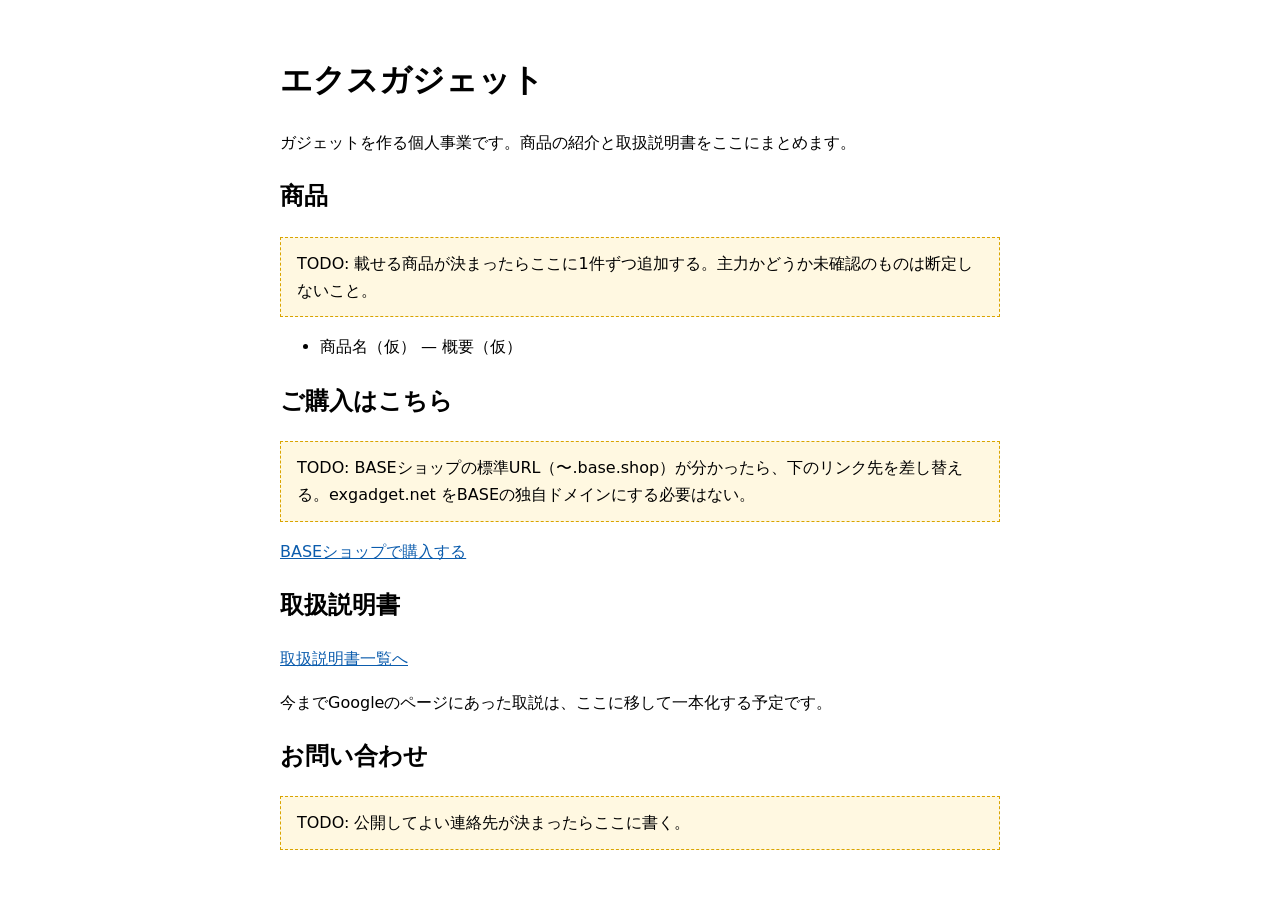
==== index.html @ 36638190 "Add files via upload" ====
<!doctype html>
<html lang="ja">
<head>
<meta charset="utf-8">
<meta name="viewport" content="width=device-width, initial-scale=1">
<title>エクスガジェット | Exgadget</title>
<style>
body{font-family:system-ui,sans-serif;max-width:720px;margin:0 auto;padding:2rem 1rem;line-height:1.7}
a{color:#0b5cad}
.todo{background:#fff8e1;border:1px dashed #d9a400;padding:.75rem 1rem}
</style>
</head>
<body>
<h1>エクスガジェット</h1>
<p>ガジェットを作る個人事業です。商品の紹介と取扱説明書をここにまとめます。</p>

<h2>商品</h2>
<p class="todo">TODO: 載せる商品が決まったらここに1件ずつ追加する。主力かどうか未確認のものは断定しないこと。</p>
<ul>
  <li>商品名（仮） — 概要（仮）</li>
</ul>

<h2>ご購入はこちら</h2>
<p class="todo">TODO: BASEショップの標準URL（〜.base.shop）が分かったら、下のリンク先を差し替える。exgadget.net をBASEの独自ドメインにする必要はない。</p>
<p><a href="https://example.base.shop">BASEショップで購入する</a></p>

<h2>取扱説明書</h2>
<p><a href="manuals/">取扱説明書一覧へ</a></p>
<p>今までGoogleのページにあった取説は、ここに移して一本化する予定です。</p>

<h2>お問い合わせ</h2>
<p class="todo">TODO: 公開してよい連絡先が決まったらここに書く。</p>
</body>
</html>
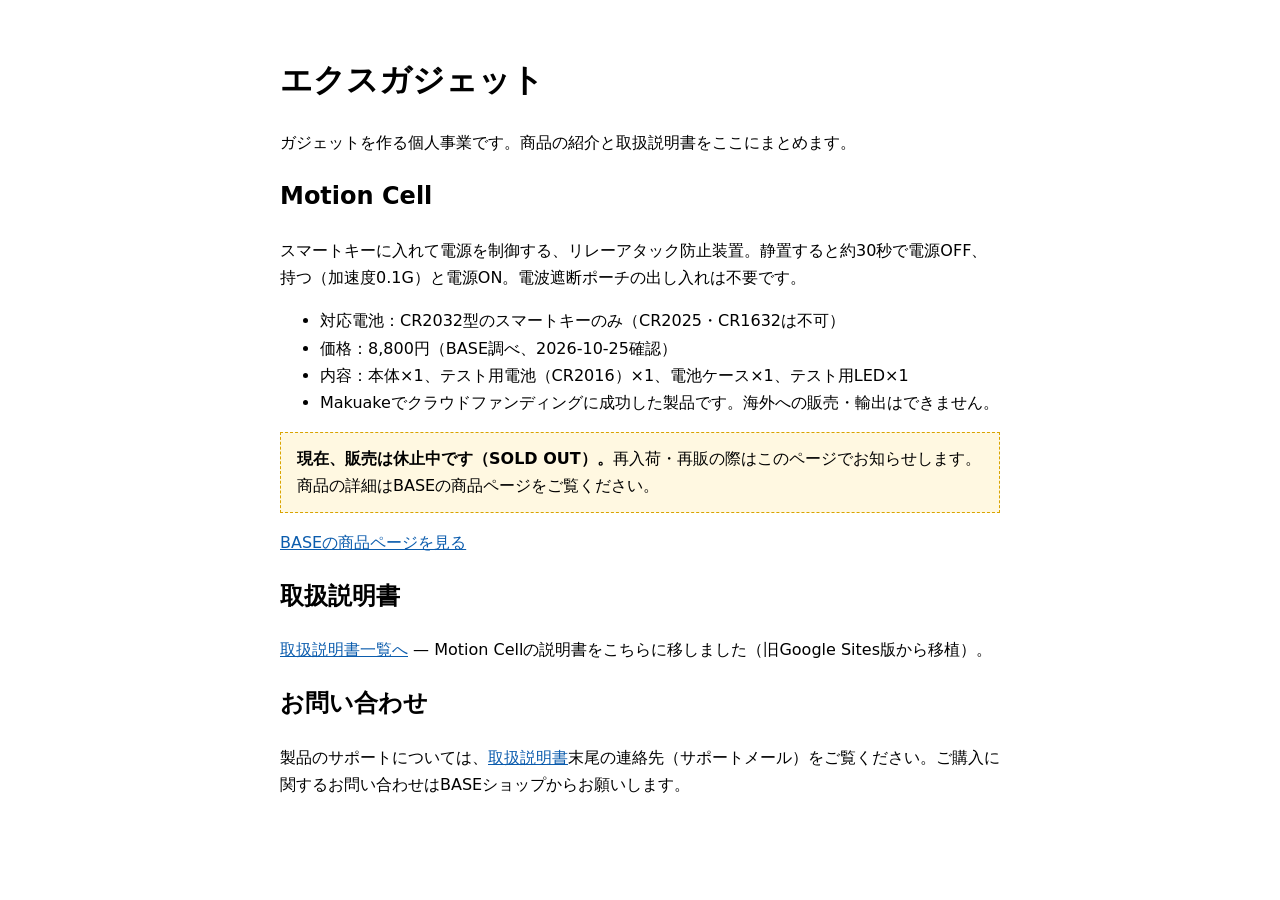
==== commit 1a9e9f0f: "Add files via upload" ====
--- a/index.html
+++ b/index.html
@@ -4,31 +4,28 @@
 <meta charset="utf-8">
 <meta name="viewport" content="width=device-width, initial-scale=1">
 <title>エクスガジェット | Exgadget</title>
-<style>
-body{font-family:system-ui,sans-serif;max-width:720px;margin:0 auto;padding:2rem 1rem;line-height:1.7}
-a{color:#0b5cad}
-.todo{background:#fff8e1;border:1px dashed #d9a400;padding:.75rem 1rem}
-</style>
+<style>body{font-family:system-ui,sans-serif;max-width:720px;margin:0 auto;padding:2rem 1rem;line-height:1.7}a{color:#0b5cad}.note{background:#fff8e1;border:1px dashed #d9a400;padding:.75rem 1rem}</style>
 </head>
 <body>
 <h1>エクスガジェット</h1>
 <p>ガジェットを作る個人事業です。商品の紹介と取扱説明書をここにまとめます。</p>
 
-<h2>商品</h2>
-<p class="todo">TODO: 載せる商品が決まったらここに1件ずつ追加する。主力かどうか未確認のものは断定しないこと。</p>
+<h2>Motion Cell</h2>
+<p>スマートキーに入れて電源を制御する、リレーアタック防止装置。静置すると約30秒で電源OFF、持つ（加速度0.1G）と電源ON。電波遮断ポーチの出し入れは不要です。</p>
 <ul>
-  <li>商品名（仮） — 概要（仮）</li>
+<li>対応電池：CR2032型のスマートキーのみ（CR2025・CR1632は不可）</li>
+<li>価格：8,800円（BASE調べ、2026-10-25確認）</li>
+<li>内容：本体×1、テスト用電池（CR2016）×1、電池ケース×1、テスト用LED×1</li>
+<li>Makuakeでクラウドファンディングに成功した製品です。海外への販売・輸出はできません。</li>
 </ul>
-
-<h2>ご購入はこちら</h2>
-<p class="todo">TODO: BASEショップの標準URL（〜.base.shop）が分かったら、下のリンク先を差し替える。exgadget.net をBASEの独自ドメインにする必要はない。</p>
-<p><a href="https://example.base.shop">BASEショップで購入する</a></p>
+<p class="note"><strong>現在、販売は休止中です（SOLD OUT）。</strong>再入荷・再販の際はこのページでお知らせします。商品の詳細はBASEの商品ページをご覧ください。</p>
+<p><a href="https://exgadjet.base.shop/items/41675367">BASEの商品ページを見る</a></p>
+<!-- 注意：リンク先の exgadjet はBASE登録時のショップID（綴りはそのまま）。exgadget に「修正」するとリンクが壊れる。将来 shop.exgadget.net 経由に切り替える場合はDNS移行時に設定する -->
 
 <h2>取扱説明書</h2>
-<p><a href="manuals/">取扱説明書一覧へ</a></p>
-<p>今までGoogleのページにあった取説は、ここに移して一本化する予定です。</p>
+<p><a href="manuals/">取扱説明書一覧へ</a> — Motion Cellの説明書をこちらに移しました（旧Google Sites版から移植）。</p>
 
 <h2>お問い合わせ</h2>
-<p class="todo">TODO: 公開してよい連絡先が決まったらここに書く。</p>
+<p>製品のサポートについては、<a href="manuals/motion-cell.html">取扱説明書</a>末尾の連絡先（サポートメール）をご覧ください。ご購入に関するお問い合わせはBASEショップからお願いします。</p>
 </body>
 </html>
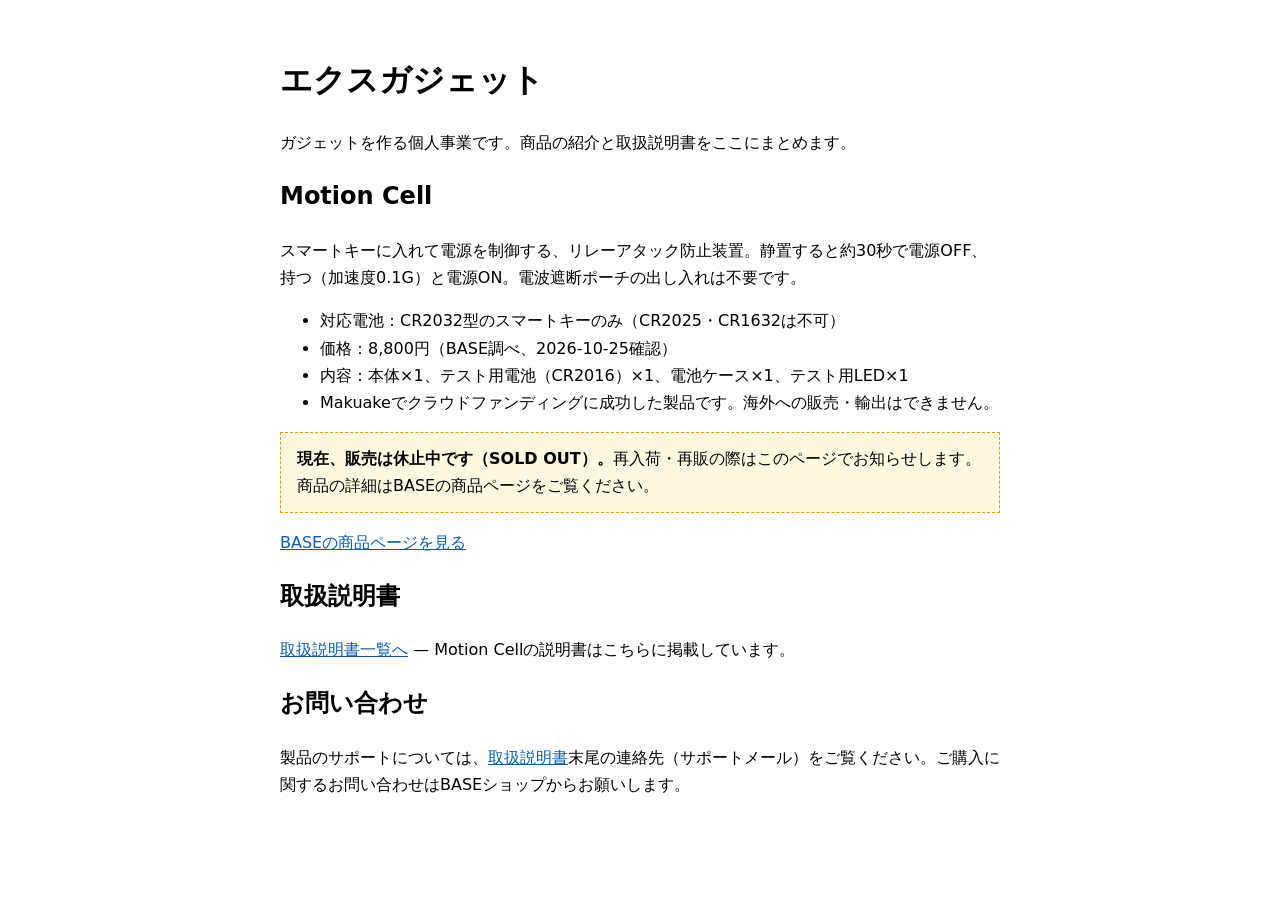
==== commit 8749e2a2: "Add files via upload" ====
--- a/index.html
+++ b/index.html
@@ -23,7 +23,7 @@
 <!-- 注意：リンク先の exgadjet はBASE登録時のショップID（綴りはそのまま）。exgadget に「修正」するとリンクが壊れる。将来 shop.exgadget.net 経由に切り替える場合はDNS移行時に設定する -->
 
 <h2>取扱説明書</h2>
-<p><a href="manuals/">取扱説明書一覧へ</a> — Motion Cellの説明書をこちらに移しました（旧Google Sites版から移植）。</p>
+<p><a href="manuals/">取扱説明書一覧へ</a> — Motion Cellの説明書はこちらに掲載しています。</p>
 
 <h2>お問い合わせ</h2>
 <p>製品のサポートについては、<a href="manuals/motion-cell.html">取扱説明書</a>末尾の連絡先（サポートメール）をご覧ください。ご購入に関するお問い合わせはBASEショップからお願いします。</p>
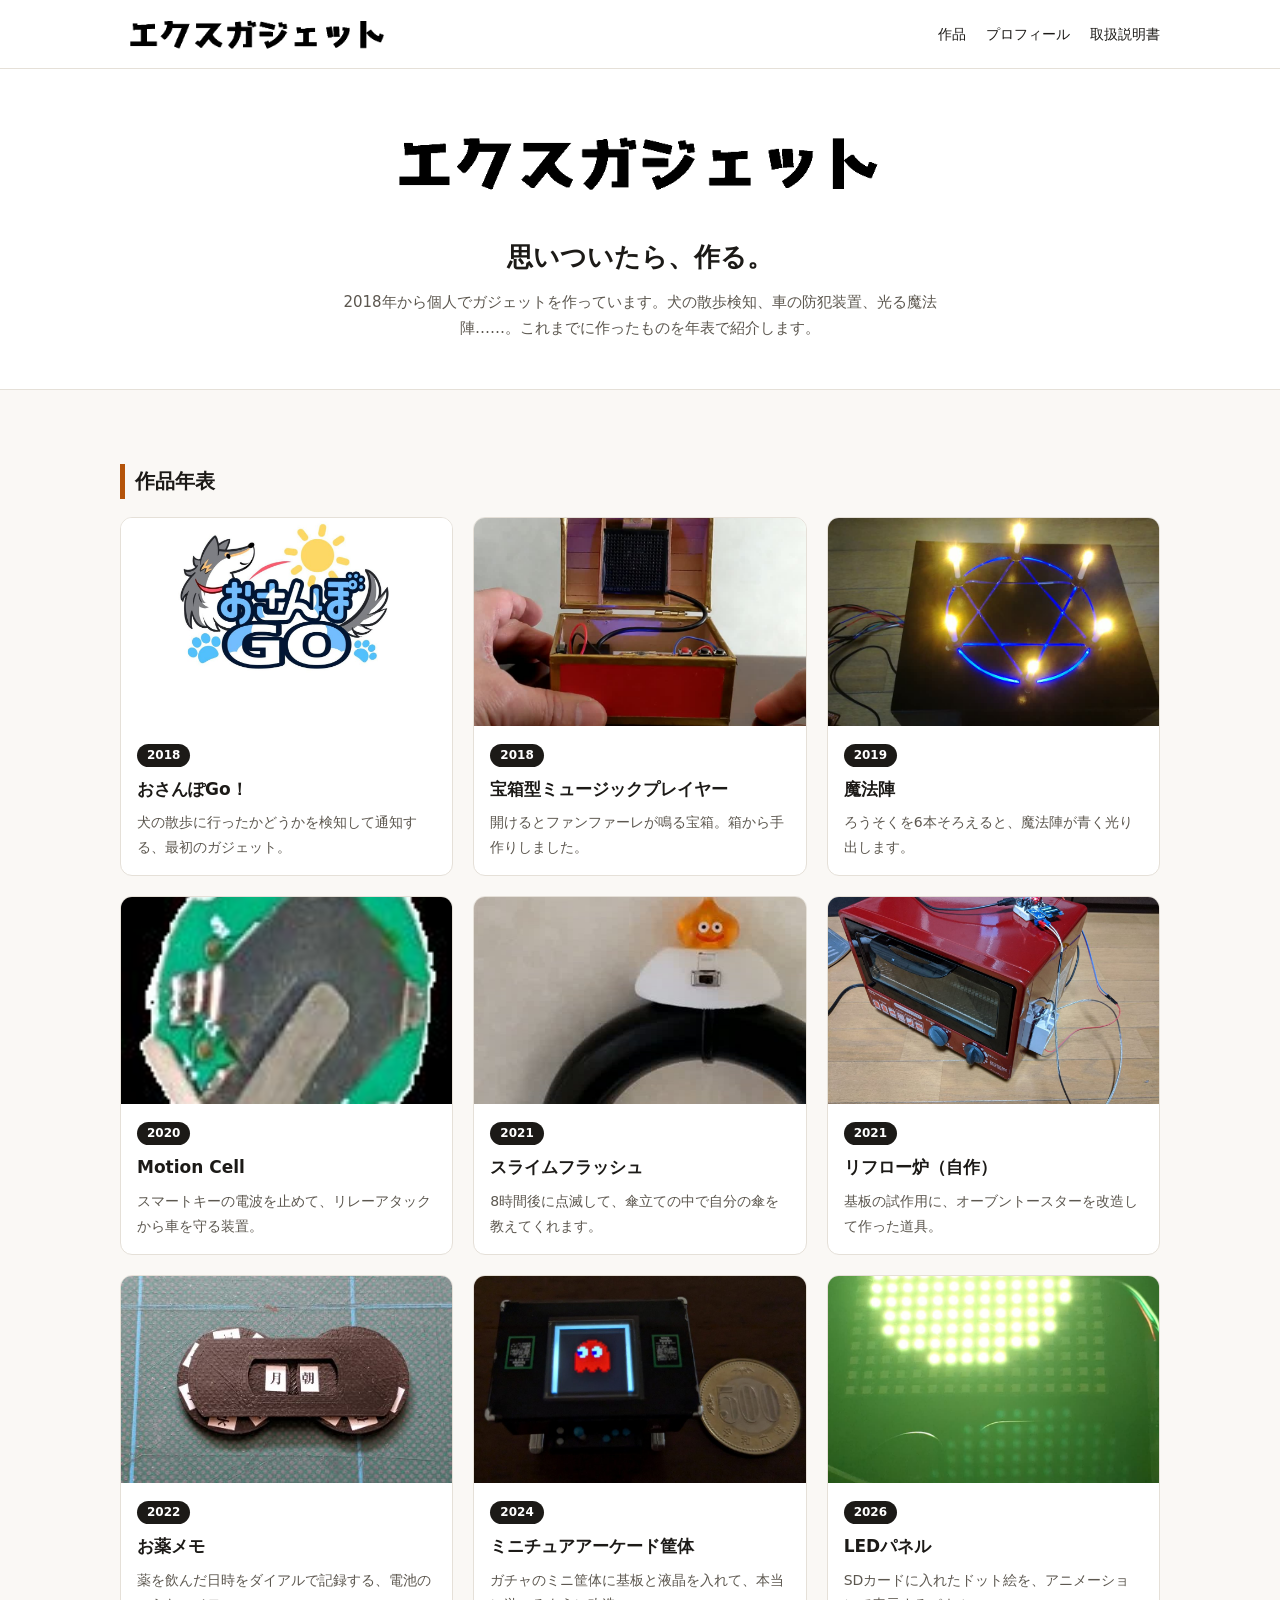
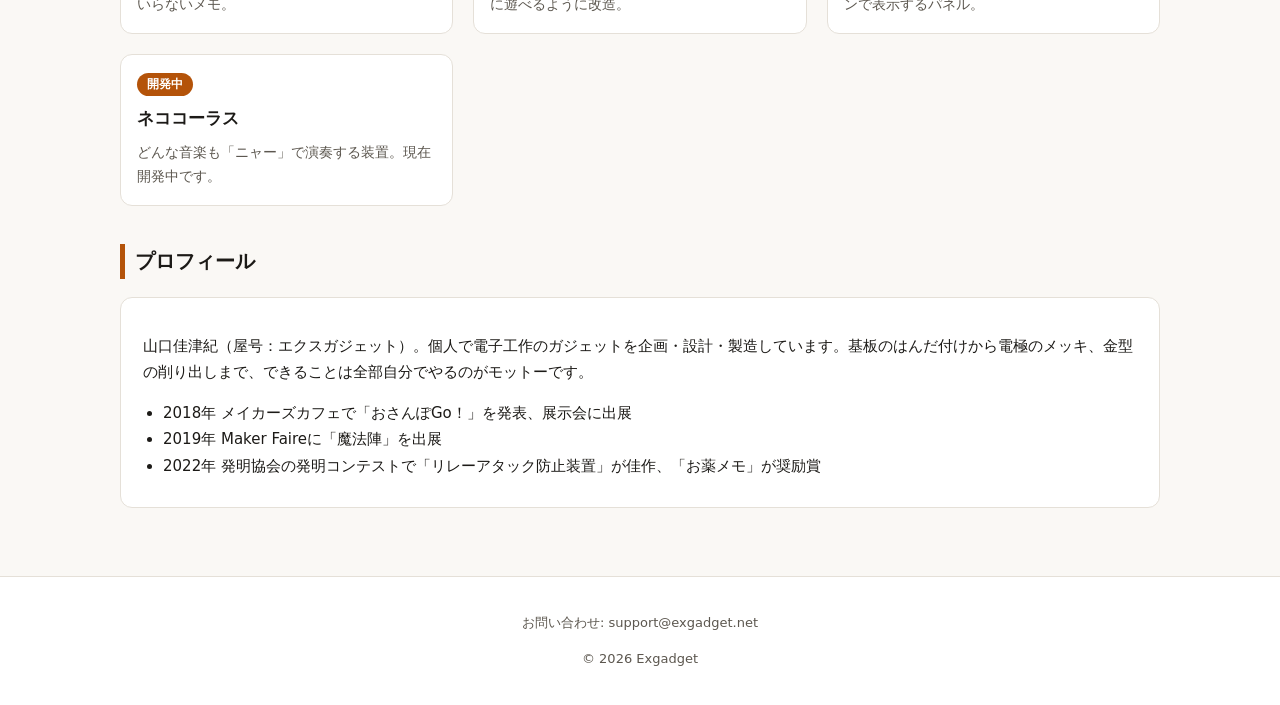
==== commit fb76e498: "Add files via upload" ====
--- a/index.html
+++ b/index.html
@@ -1,31 +1,78 @@
-<!doctype html>
+<!DOCTYPE html>
 <html lang="ja">
 <head>
 <meta charset="utf-8">
 <meta name="viewport" content="width=device-width, initial-scale=1">
-<title>エクスガジェット | Exgadget</title>
-<style>body{font-family:system-ui,sans-serif;max-width:720px;margin:0 auto;padding:2rem 1rem;line-height:1.7}a{color:#0b5cad}.note{background:#fff8e1;border:1px dashed #d9a400;padding:.75rem 1rem}</style>
+<title>エクスガジェット | エクスガジェット</title>
+<link rel="stylesheet" href="style.css">
 </head>
 <body>
-<h1>エクスガジェット</h1>
-<p>ガジェットを作る個人事業です。商品の紹介と取扱説明書をここにまとめます。</p>
+<header class="site"><div class="wrap">
+<a href="index.html"><img src="assets/img/logo.png" alt="エクスガジェット"></a>
+<nav><a href="index.html#works">作品</a><a href="index.html#profile">プロフィール</a><a href="manuals/index.html">取扱説明書</a></nav>
+</div></header>
 
-<h2>Motion Cell</h2>
-<p>スマートキーに入れて電源を制御する、リレーアタック防止装置。静置すると約30秒で電源OFF、持つ（加速度0.1G）と電源ON。電波遮断ポーチの出し入れは不要です。</p>
+<div class="hero">
+<img src="assets/img/logo.png" alt="エクスガジェット">
+<p class="tag">思いついたら、作る。</p>
+<p class="lead">2018年から個人でガジェットを作っています。犬の散歩検知、車の防犯装置、光る魔法陣……。これまでに作ったものを年表で紹介します。</p>
+</div>
+<main>
+<h2 class="sec" id="works">作品年表</h2>
+<div class="grid">
+<div class="card">
+<a href="works/osanpo-go.html"><img src="assets/img/osanpo-logo.jpg" alt="おさんぽGo！"></a>
+<div class="body"><span class="year">2018</span>
+<h3><a href="works/osanpo-go.html">おさんぽGo！</a></h3><p>犬の散歩に行ったかどうかを検知して通知する、最初のガジェット。</p></div></div>
+<div class="card">
+<a href="works/takarabako.html"><img src="assets/img/chest-b.jpg" alt="宝箱型ミュージックプレイヤー"></a>
+<div class="body"><span class="year">2018</span>
+<h3><a href="works/takarabako.html">宝箱型ミュージックプレイヤー</a></h3><p>開けるとファンファーレが鳴る宝箱。箱から手作りしました。</p></div></div>
+<div class="card">
+<a href="works/mahojin.html"><img src="assets/img/mahojin-a.jpg" alt="魔法陣"></a>
+<div class="body"><span class="year">2019</span>
+<h3><a href="works/mahojin.html">魔法陣</a></h3><p>ろうそくを6本そろえると、魔法陣が青く光り出します。</p></div></div>
+<div class="card">
+<a href="works/motion-cell.html"><img src="assets/img/hatsumei-9.jpg" alt="Motion Cell"></a>
+<div class="body"><span class="year">2020</span>
+<h3><a href="works/motion-cell.html">Motion Cell</a></h3><p>スマートキーの電波を止めて、リレーアタックから車を守る装置。</p></div></div>
+<div class="card">
+<a href="works/slime-flash.html"><img src="assets/img/slime-card.jpg" alt="スライムフラッシュ"></a>
+<div class="body"><span class="year">2021</span>
+<h3><a href="works/slime-flash.html">スライムフラッシュ</a></h3><p>8時間後に点滅して、傘立ての中で自分の傘を教えてくれます。</p></div></div>
+<div class="card">
+<a href="works/reflow.html"><img src="assets/img/reflow-6a.jpg" alt="リフロー炉（自作）"></a>
+<div class="body"><span class="year">2021</span>
+<h3><a href="works/reflow.html">リフロー炉（自作）</a></h3><p>基板の試作用に、オーブントースターを改造して作った道具。</p></div></div>
+<div class="card">
+<a href="works/okusuri-memo.html"><img src="assets/img/okusuri-2.jpg" alt="お薬メモ"></a>
+<div class="body"><span class="year">2022</span>
+<h3><a href="works/okusuri-memo.html">お薬メモ</a></h3><p>薬を飲んだ日時をダイアルで記録する、電池のいらないメモ。</p></div></div>
+<div class="card">
+<a href="works/arcade.html"><img src="assets/img/arcade-build-6.jpg" alt="ミニチュアアーケード筐体"></a>
+<div class="body"><span class="year">2024</span>
+<h3><a href="works/arcade.html">ミニチュアアーケード筐体</a></h3><p>ガチャのミニ筐体に基板と液晶を入れて、本当に遊べるように改造。</p></div></div>
+<div class="card">
+<a href="works/led-panel.html"><img src="assets/img/led-a.jpg" alt="LEDパネル"></a>
+<div class="body"><span class="year">2026</span>
+<h3><a href="works/led-panel.html">LEDパネル</a></h3><p>SDカードに入れたドット絵を、アニメーションで表示するパネル。</p></div></div>
+<div class="card"><div class="body"><span class="year dev">開発中</span>
+<h3>ネココーラス</h3><p>どんな音楽も「ニャー」で演奏する装置。現在開発中です。</p></div></div>
+</div>
+<h2 class="sec" id="profile">プロフィール</h2>
+<div class="profile">
+<p>山口佳津紀（屋号：エクスガジェット）。個人で電子工作のガジェットを企画・設計・製造しています。基板のはんだ付けから電極のメッキ、金型の削り出しまで、できることは全部自分でやるのがモットーです。</p>
 <ul>
-<li>対応電池：CR2032型のスマートキーのみ（CR2025・CR1632は不可）</li>
-<li>価格：8,800円（BASE調べ、2026-10-25確認）</li>
-<li>内容：本体×1、テスト用電池（CR2016）×1、電池ケース×1、テスト用LED×1</li>
-<li>Makuakeでクラウドファンディングに成功した製品です。海外への販売・輸出はできません。</li>
+<li>2018年 メイカーズカフェで「おさんぽGo！」を発表、展示会に出展</li>
+<li>2019年 Maker Faireに「魔法陣」を出展</li>
+<li>2022年 発明協会の発明コンテストで「リレーアタック防止装置」が佳作、「お薬メモ」が奨励賞</li>
 </ul>
-<p class="note"><strong>現在、販売は休止中です（SOLD OUT）。</strong>再入荷・再販の際はこのページでお知らせします。商品の詳細はBASEの商品ページをご覧ください。</p>
-<p><a href="https://exgadjet.base.shop/items/41675367">BASEの商品ページを見る</a></p>
-<!-- 注意：リンク先の exgadjet はBASE登録時のショップID（綴りはそのまま）。exgadget に「修正」するとリンクが壊れる。将来 shop.exgadget.net 経由に切り替える場合はDNS移行時に設定する -->
+</div>
+</main>
 
-<h2>取扱説明書</h2>
-<p><a href="manuals/">取扱説明書一覧へ</a> — Motion Cellの説明書はこちらに掲載しています。</p>
-
-<h2>お問い合わせ</h2>
-<p>製品のサポートについては、<a href="manuals/motion-cell.html">取扱説明書</a>末尾の連絡先（サポートメール）をご覧ください。ご購入に関するお問い合わせはBASEショップからお願いします。</p>
+<footer class="site">
+<p>お問い合わせ: support@exgadget.net</p>
+<p>© 2026 Exgadget</p>
+</footer>
 </body>
 </html>
--- a/style.css
+++ b/style.css
@@ -0,0 +1,46 @@
+:root{--ink:#1c1a17;--sub:#5c574f;--line:#e5e0d8;--bg:#faf8f5;--card:#fff;--accent:#1d4ed8;--gold:#b45309}
+*{box-sizing:border-box}
+body{margin:0;font-family:"Hiragino Kaku Gothic ProN","Hiragino Sans","Noto Sans JP",system-ui,sans-serif;color:var(--ink);background:var(--bg);line-height:1.75}
+a{color:var(--accent);text-decoration:none}
+a:hover{text-decoration:underline}
+header.site{background:#fff;border-bottom:1px solid var(--line)}
+header.site .wrap{max-width:1080px;margin:0 auto;padding:14px 20px;display:flex;align-items:center;gap:18px}
+header.site img{height:40px;width:auto;display:block}
+header.site nav{margin-left:auto;display:flex;gap:20px;font-size:14px}
+header.site nav a{color:var(--ink)}
+.hero{background:#fff;border-bottom:1px solid var(--line);text-align:center;padding:56px 20px 48px}
+.hero img{width:min(520px,80vw);height:auto}
+.hero p.tag{font-size:clamp(18px,3vw,26px);font-weight:700;margin:26px 0 8px}
+.hero p.lead{color:var(--sub);max-width:640px;margin:0 auto;font-size:15px}
+main{max-width:1080px;margin:0 auto;padding:36px 20px 20px}
+h2.sec{font-size:20px;border-left:5px solid var(--gold);padding-left:10px;margin:38px 0 18px}
+.grid{display:grid;grid-template-columns:repeat(auto-fill,minmax(300px,1fr));gap:20px}
+.card{background:var(--card);border:1px solid var(--line);border-radius:12px;overflow:hidden;display:flex;flex-direction:column}
+.card img{width:100%;aspect-ratio:16/10;object-fit:cover;display:block}
+.card .body{padding:14px 16px 16px}
+.card .year{display:inline-block;background:var(--ink);color:#fff;font-size:12px;font-weight:700;border-radius:999px;padding:1px 10px;margin-bottom:8px}
+.card .year.dev{background:var(--gold)}
+.card h3{margin:0 0 6px;font-size:17px}
+.card h3 a{color:var(--ink)}
+.card p{margin:0;color:var(--sub);font-size:14px}
+.profile{background:#fff;border:1px solid var(--line);border-radius:12px;padding:20px 22px;font-size:15px}
+.profile ul{margin:8px 0;padding-left:20px}
+footer.site{border-top:1px solid var(--line);margin-top:48px;padding:22px 20px;text-align:center;color:var(--sub);font-size:13px;background:#fff}
+article{max-width:860px;margin:0 auto}
+article .year{display:inline-block;background:var(--ink);color:#fff;font-size:12px;font-weight:700;border-radius:999px;padding:1px 10px}
+article h1{font-size:clamp(26px,4.5vw,36px);margin:10px 0 6px}
+article .lead{color:var(--sub);font-size:16px;margin:0 0 10px}
+article h2{font-size:20px;border-left:5px solid var(--gold);padding-left:10px;margin:34px 0 12px}
+article p{margin:10px 0}
+figure{margin:18px 0}
+figure img{width:100%;height:auto;border-radius:10px;display:block}
+figure.narrow{max-width:520px;margin-left:auto;margin-right:auto}
+figure figcaption{color:var(--sub);font-size:13px;margin-top:6px;text-align:center}
+.figrow{display:grid;grid-template-columns:1fr 1fr;gap:14px}
+@media(max-width:640px){.figrow{grid-template-columns:1fr}}
+video{width:100%;border-radius:10px;display:block;background:#000}
+table.spec{border-collapse:collapse;width:100%;margin:14px 0;font-size:14.5px}
+table.spec th,table.spec td{border:1px solid var(--line);padding:8px 12px;text-align:left;vertical-align:top}
+table.spec th{background:#f3efe8;width:32%;white-space:nowrap}
+.note{background:#fff;border:1px solid var(--line);border-left:5px solid var(--gold);border-radius:8px;padding:12px 16px;margin:18px 0;font-size:14.5px}
+.back{margin:30px 0 6px;font-size:14px}
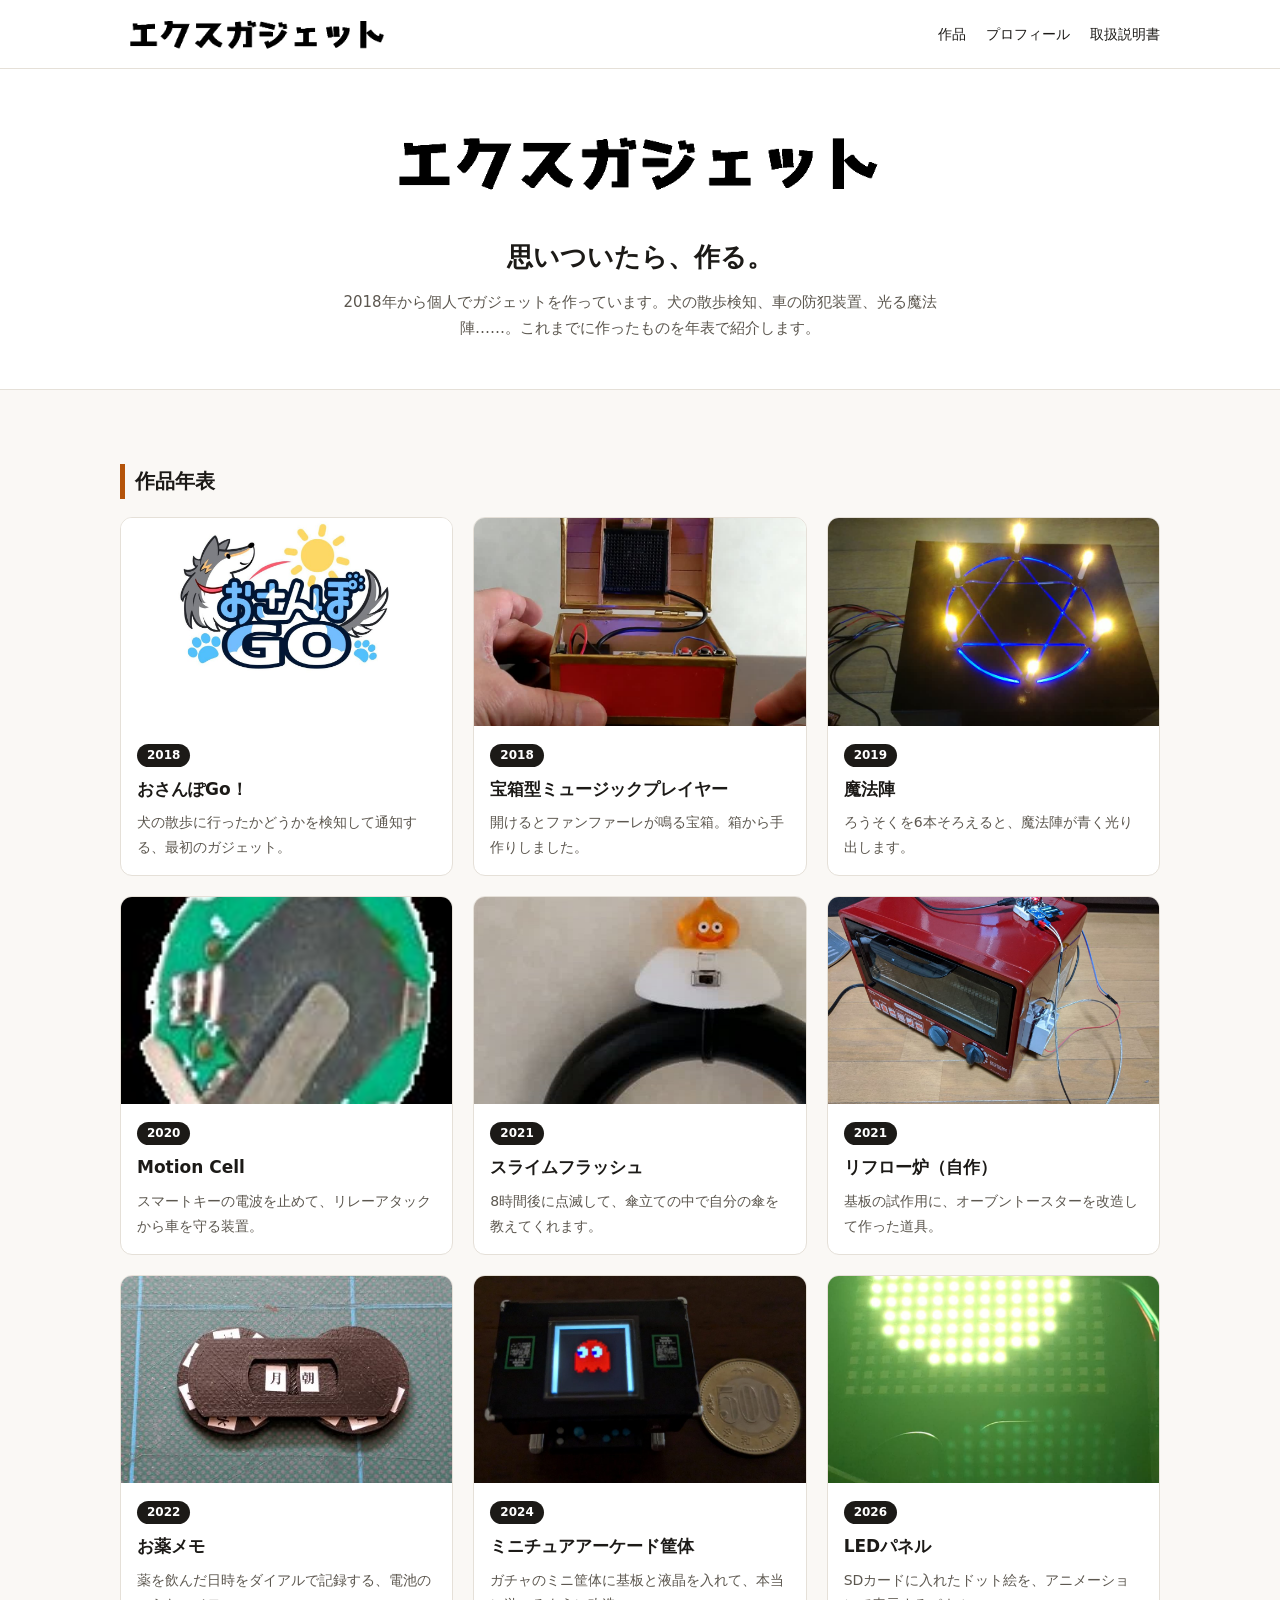
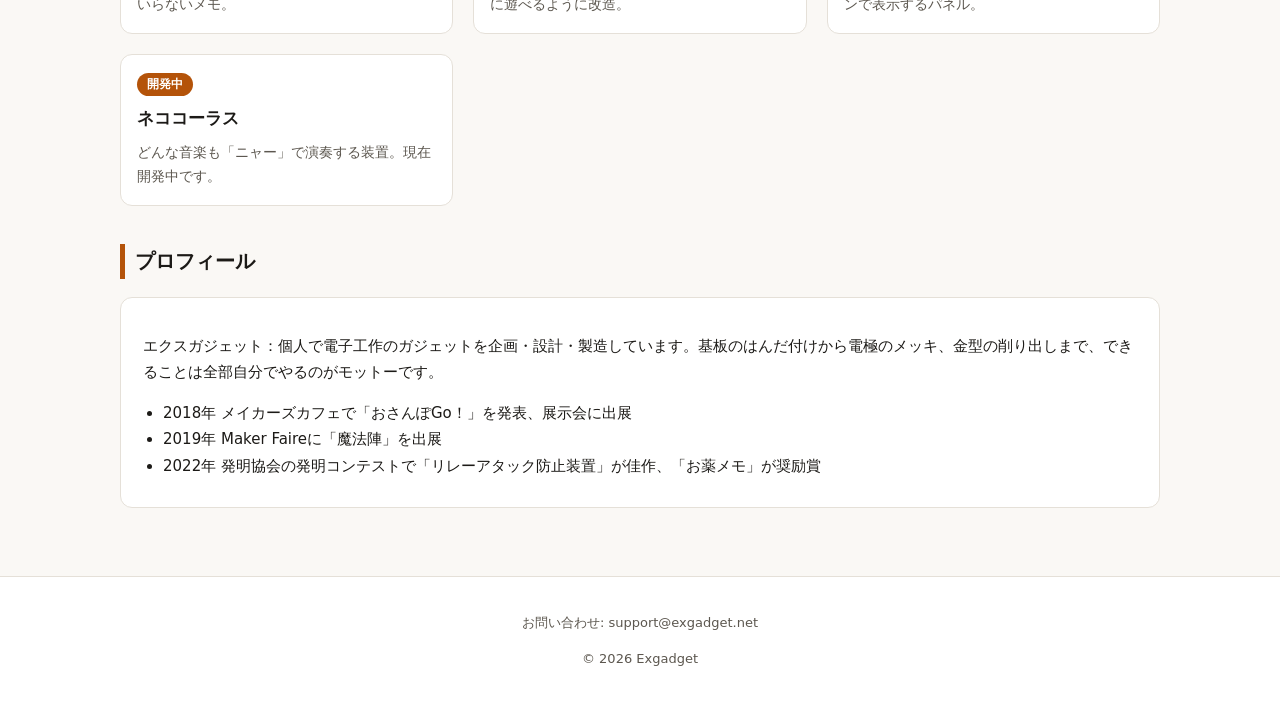
==== commit fba38350: "少々変更" ====
--- a/index.html
+++ b/index.html
@@ -61,7 +61,7 @@
 </div>
 <h2 class="sec" id="profile">プロフィール</h2>
 <div class="profile">
-<p>山口佳津紀（屋号：エクスガジェット）。個人で電子工作のガジェットを企画・設計・製造しています。基板のはんだ付けから電極のメッキ、金型の削り出しまで、できることは全部自分でやるのがモットーです。</p>
+<p>エクスガジェット：個人で電子工作のガジェットを企画・設計・製造しています。基板のはんだ付けから電極のメッキ、金型の削り出しまで、できることは全部自分でやるのがモットーです。</p>
 <ul>
 <li>2018年 メイカーズカフェで「おさんぽGo！」を発表、展示会に出展</li>
 <li>2019年 Maker Faireに「魔法陣」を出展</li>
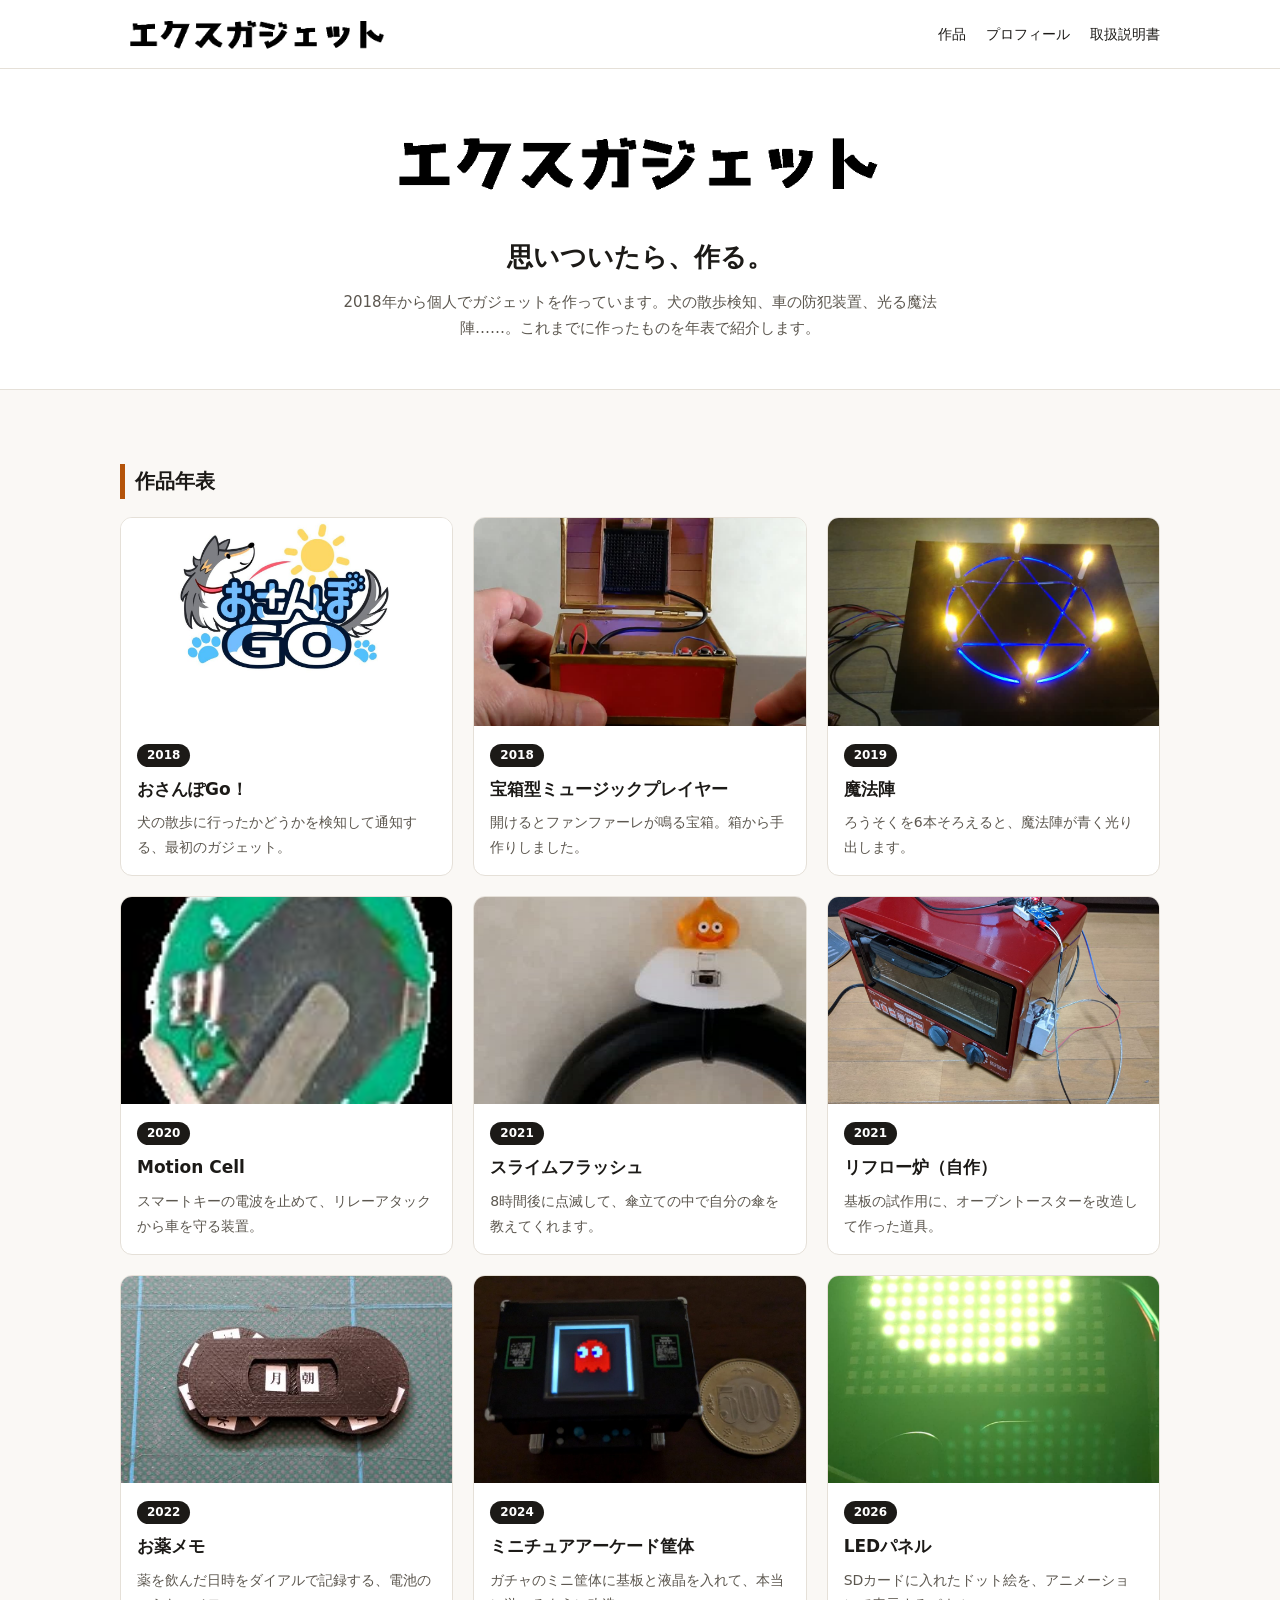
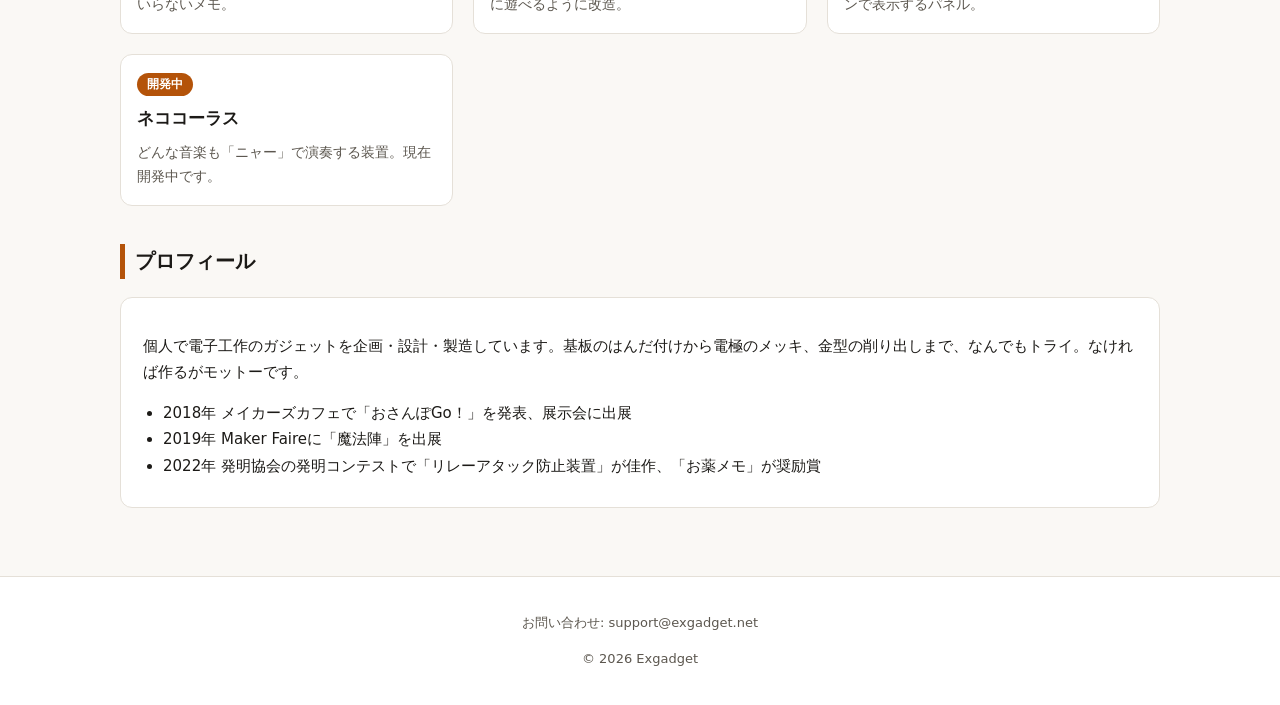
==== commit bd29626d: "プロフィールとMotion Cellのクラウドファンディング実績を更新" ====
--- a/index.html
+++ b/index.html
@@ -61,7 +61,7 @@
 </div>
 <h2 class="sec" id="profile">プロフィール</h2>
 <div class="profile">
-<p>エクスガジェット：個人で電子工作のガジェットを企画・設計・製造しています。基板のはんだ付けから電極のメッキ、金型の削り出しまで、できることは全部自分でやるのがモットーです。</p>
+<p>個人で電子工作のガジェットを企画・設計・製造しています。基板のはんだ付けから電極のメッキ、金型の削り出しまで、なんでもトライ。なければ作るがモットーです。</p>
 <ul>
 <li>2018年 メイカーズカフェで「おさんぽGo！」を発表、展示会に出展</li>
 <li>2019年 Maker Faireに「魔法陣」を出展</li>
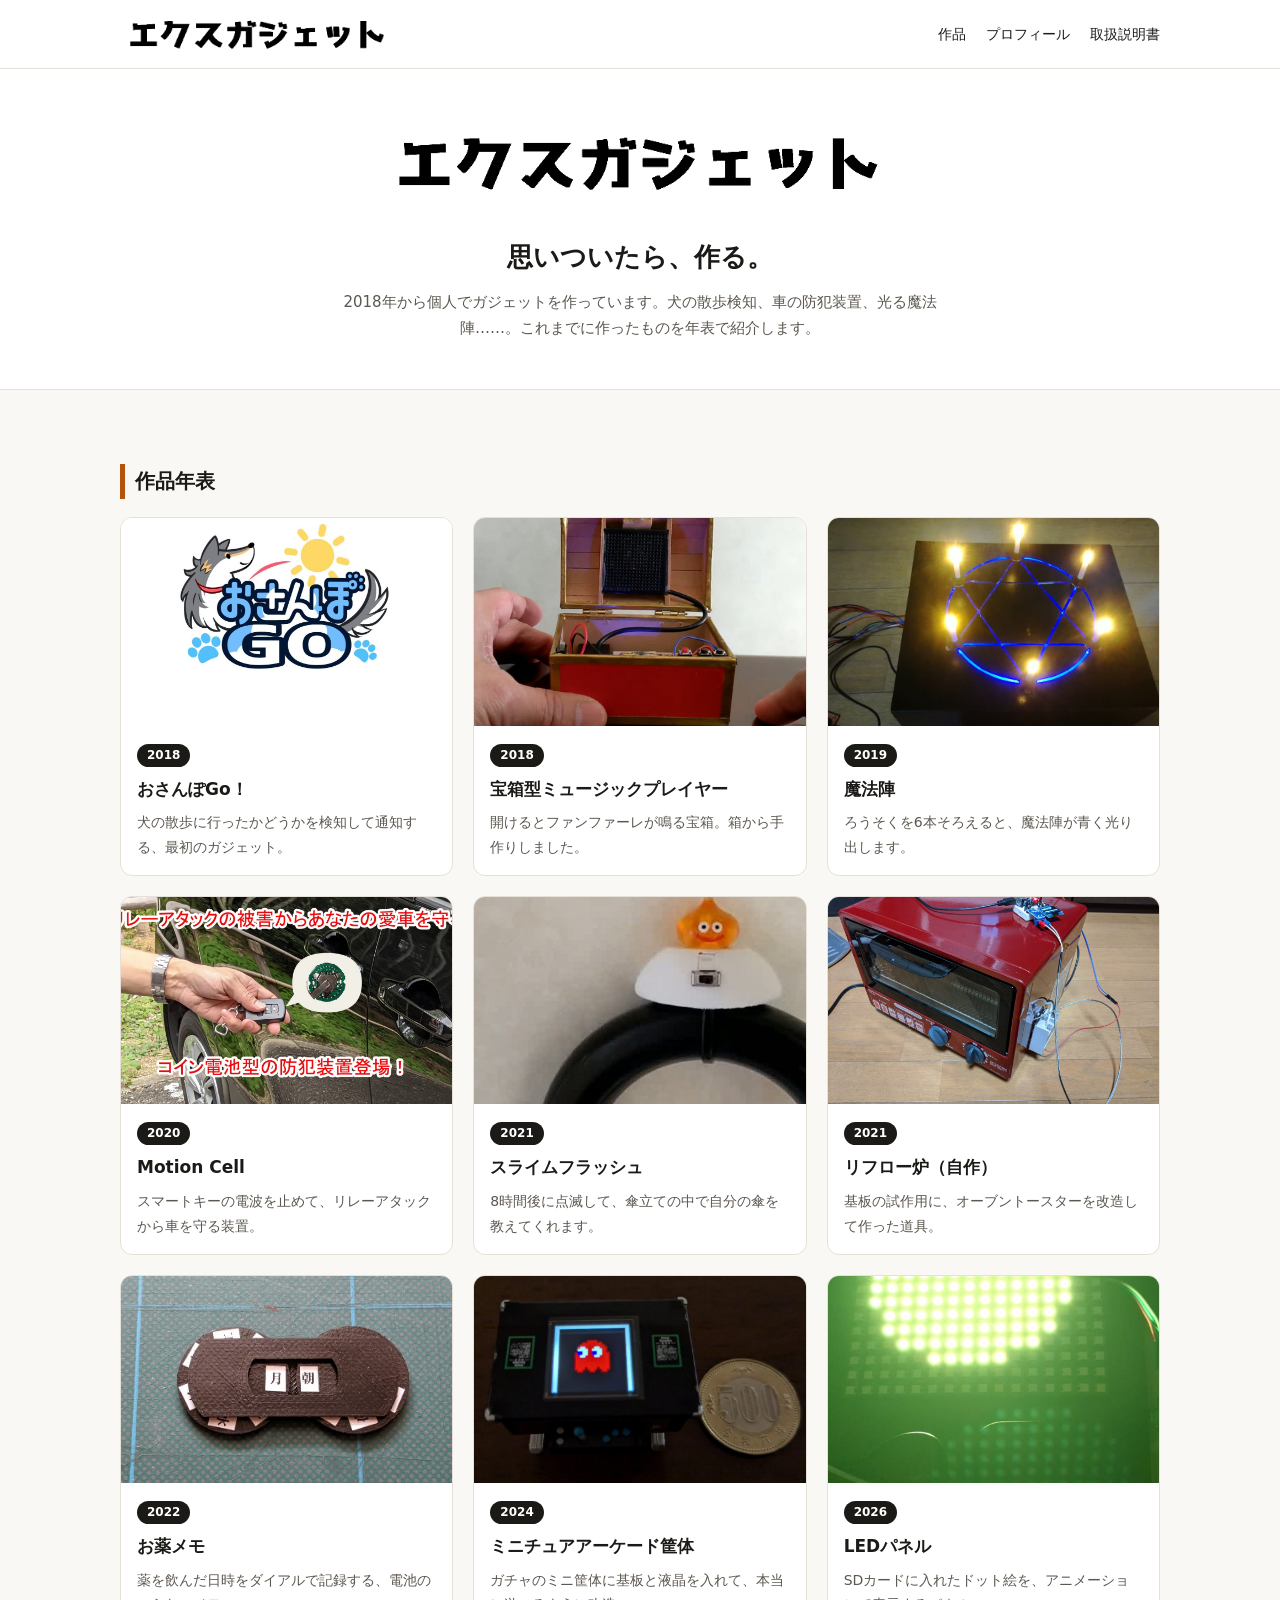
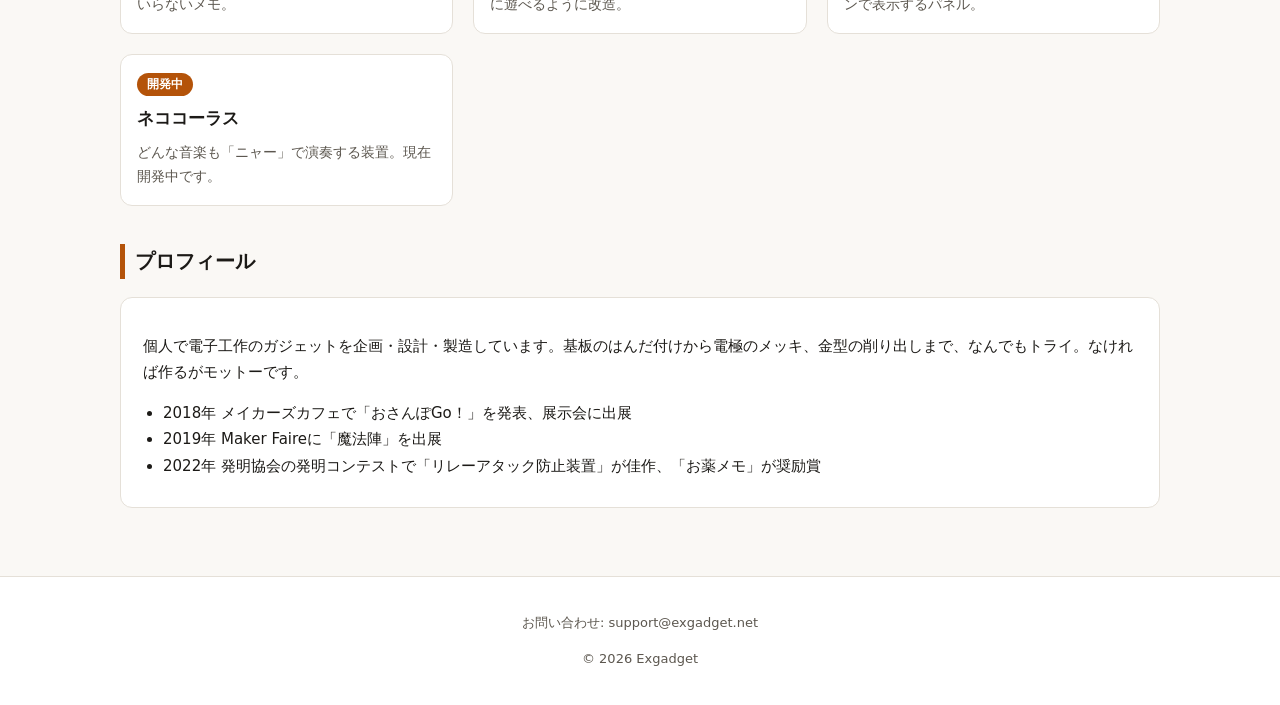
==== commit 1a3e2941: "Update Motion Cell project assets Co-authored-by: Copilot <223556219+Copilot@users.noreply.github.co" ====
--- a/index.html
+++ b/index.html
@@ -33,7 +33,7 @@
 <div class="body"><span class="year">2019</span>
 <h3><a href="works/mahojin.html">魔法陣</a></h3><p>ろうそくを6本そろえると、魔法陣が青く光り出します。</p></div></div>
 <div class="card">
-<a href="works/motion-cell.html"><img src="assets/img/hatsumei-9.jpg" alt="Motion Cell"></a>
+<a href="works/motion-cell.html"><img src="assets/img/MotionCell.jpg" alt="Motion Cell"></a>
 <div class="body"><span class="year">2020</span>
 <h3><a href="works/motion-cell.html">Motion Cell</a></h3><p>スマートキーの電波を止めて、リレーアタックから車を守る装置。</p></div></div>
 <div class="card">
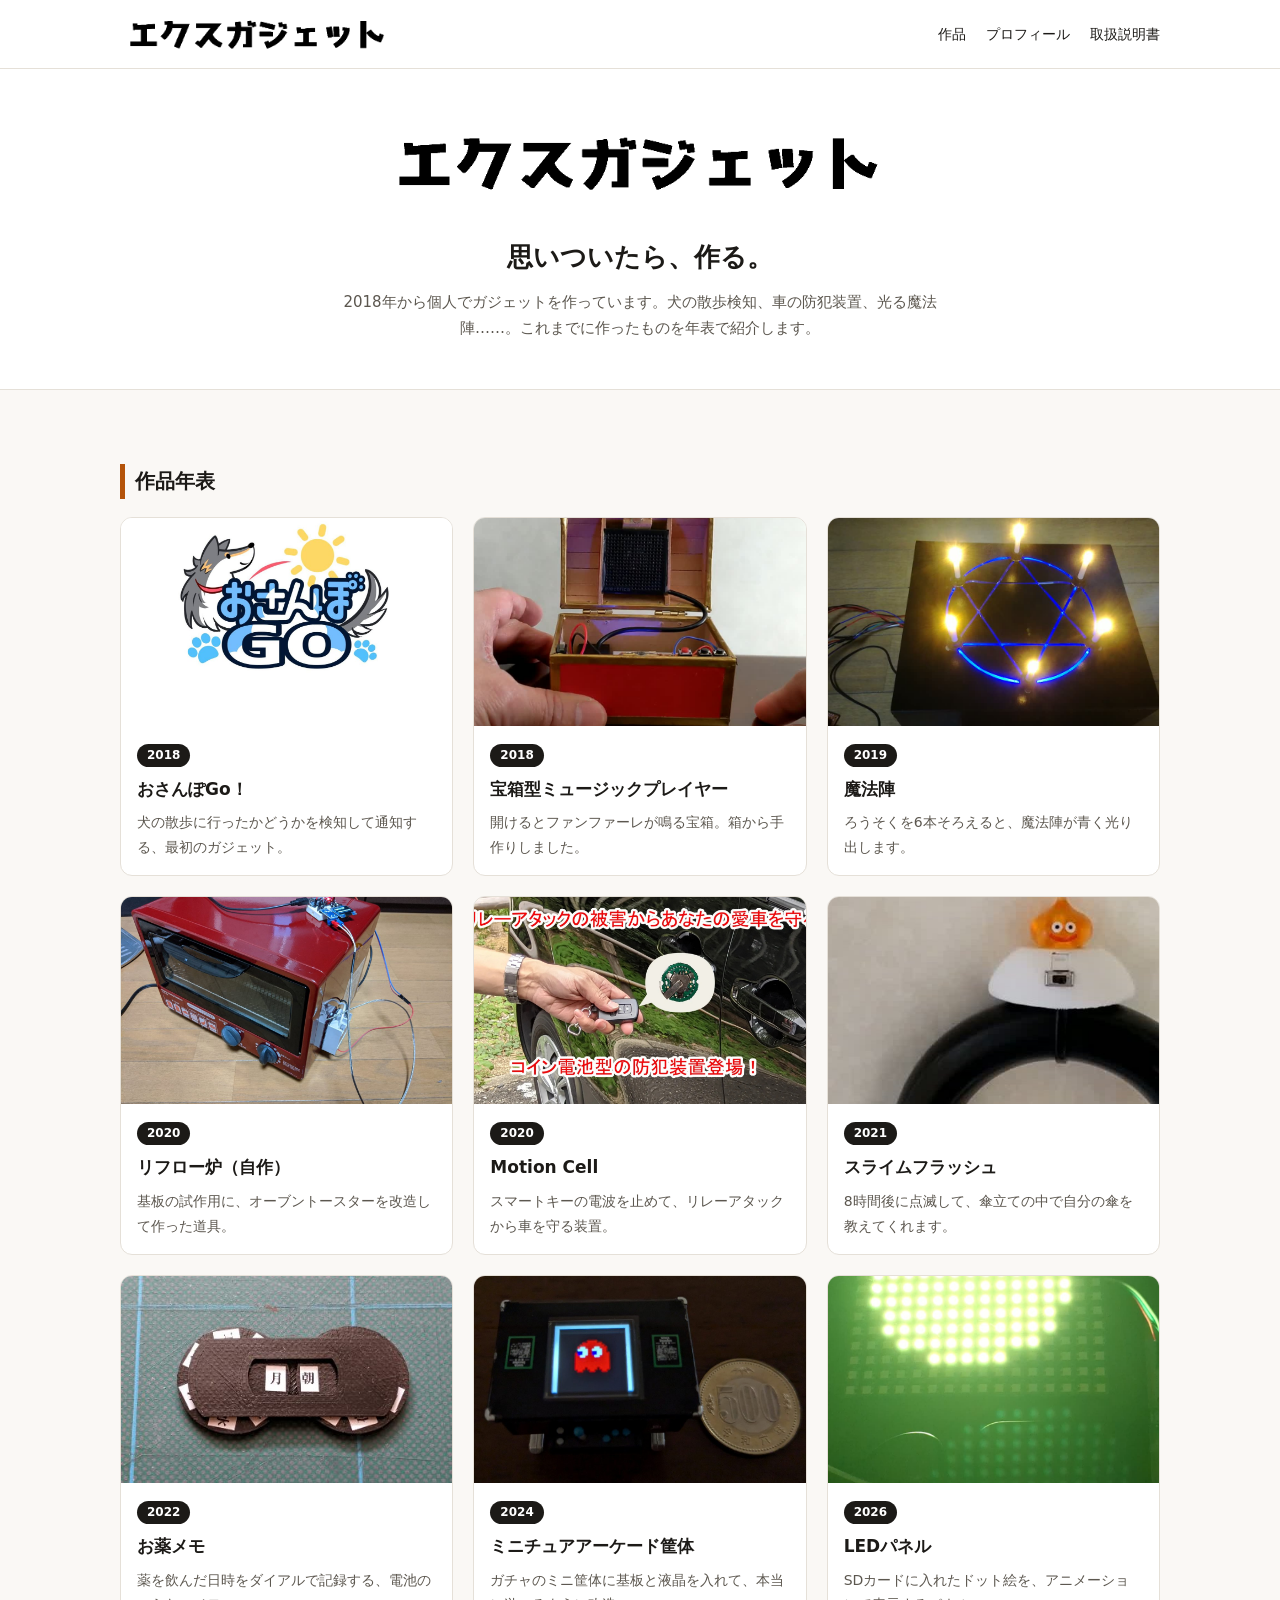
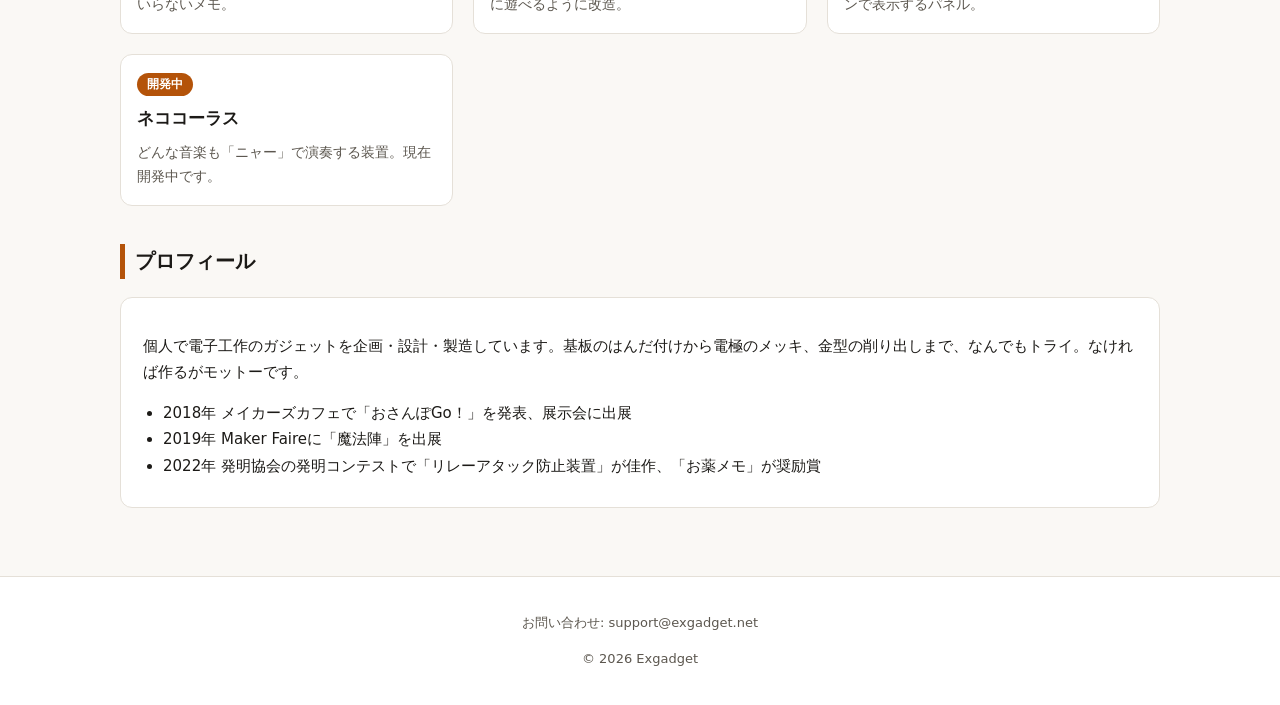
==== commit 2561cdb4: "リフロー炉 年代変更" ====
--- a/index.html
+++ b/index.html
@@ -33,6 +33,10 @@
 <div class="body"><span class="year">2019</span>
 <h3><a href="works/mahojin.html">魔法陣</a></h3><p>ろうそくを6本そろえると、魔法陣が青く光り出します。</p></div></div>
 <div class="card">
+<a href="works/reflow.html"><img src="assets/img/reflow-6a.jpg" alt="リフロー炉（自作）"></a>
+<div class="body"><span class="year">2020</span>
+<h3><a href="works/reflow.html">リフロー炉（自作）</a></h3><p>基板の試作用に、オーブントースターを改造して作った道具。</p></div></div>
+<div class="card">
 <a href="works/motion-cell.html"><img src="assets/img/MotionCell.jpg" alt="Motion Cell"></a>
 <div class="body"><span class="year">2020</span>
 <h3><a href="works/motion-cell.html">Motion Cell</a></h3><p>スマートキーの電波を止めて、リレーアタックから車を守る装置。</p></div></div>
@@ -40,10 +44,6 @@
 <a href="works/slime-flash.html"><img src="assets/img/slime-card.jpg" alt="スライムフラッシュ"></a>
 <div class="body"><span class="year">2021</span>
 <h3><a href="works/slime-flash.html">スライムフラッシュ</a></h3><p>8時間後に点滅して、傘立ての中で自分の傘を教えてくれます。</p></div></div>
-<div class="card">
-<a href="works/reflow.html"><img src="assets/img/reflow-6a.jpg" alt="リフロー炉（自作）"></a>
-<div class="body"><span class="year">2021</span>
-<h3><a href="works/reflow.html">リフロー炉（自作）</a></h3><p>基板の試作用に、オーブントースターを改造して作った道具。</p></div></div>
 <div class="card">
 <a href="works/okusuri-memo.html"><img src="assets/img/okusuri-2.jpg" alt="お薬メモ"></a>
 <div class="body"><span class="year">2022</span>
--- a/style.css
+++ b/style.css
@@ -42,5 +42,10 @@
 table.spec{border-collapse:collapse;width:100%;margin:14px 0;font-size:14.5px}
 table.spec th,table.spec td{border:1px solid var(--line);padding:8px 12px;text-align:left;vertical-align:top}
 table.spec th{background:#f3efe8;width:32%;white-space:nowrap}
+.makuake{background:#fff8eb;border:1px solid #f0d9a8;border-left:5px solid var(--gold);border-radius:8px;padding:14px 18px;margin:18px 0}
+.makuake .mk-title{font-weight:700;font-size:17px;margin:0 0 4px}
+.makuake p{margin:4px 0}
+.mk-btn{display:inline-block;background:var(--gold);color:#fff;font-weight:700;border-radius:8px;padding:8px 16px;margin-top:6px}
+.mk-btn:hover{text-decoration:none;opacity:.9}
 .note{background:#fff;border:1px solid var(--line);border-left:5px solid var(--gold);border-radius:8px;padding:12px 16px;margin:18px 0;font-size:14.5px}
 .back{margin:30px 0 6px;font-size:14px}
